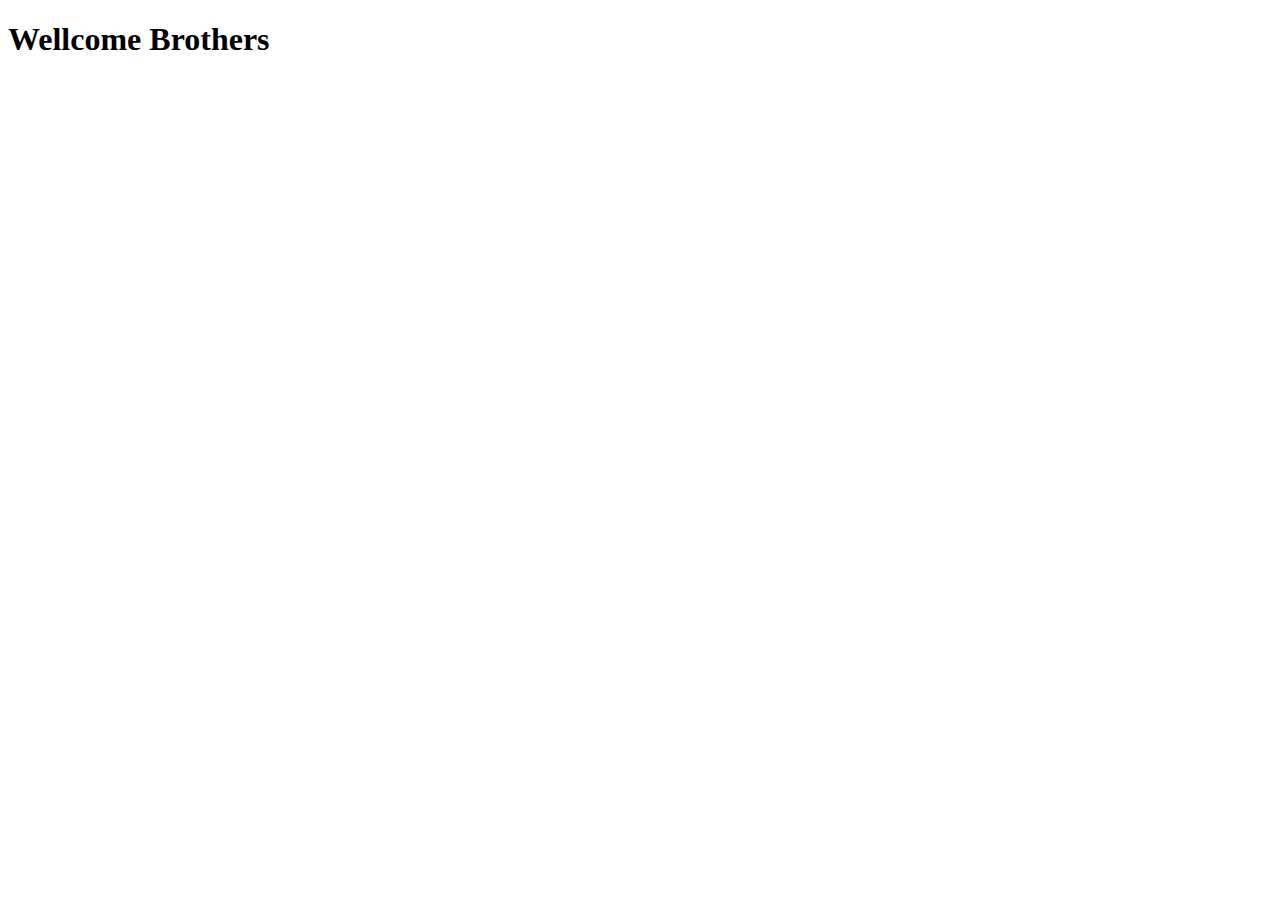
==== index.html @ 39d0e4c5 "assingment" ====
<!DOCTYPE html>
<html lang="en">
<head>
    <meta charset="UTF-8">
    <meta http-equiv="X-UA-Compatible" content="IE=edge">
    <meta name="viewport" content="width=device-width, initial-scale=1.0">
    <title>fist-assingment</title>
    <link rel="stylesheet" href="style.css">
</head>
<body>
    <h1>Wellcome Brothers</h1>
</body>
</html>
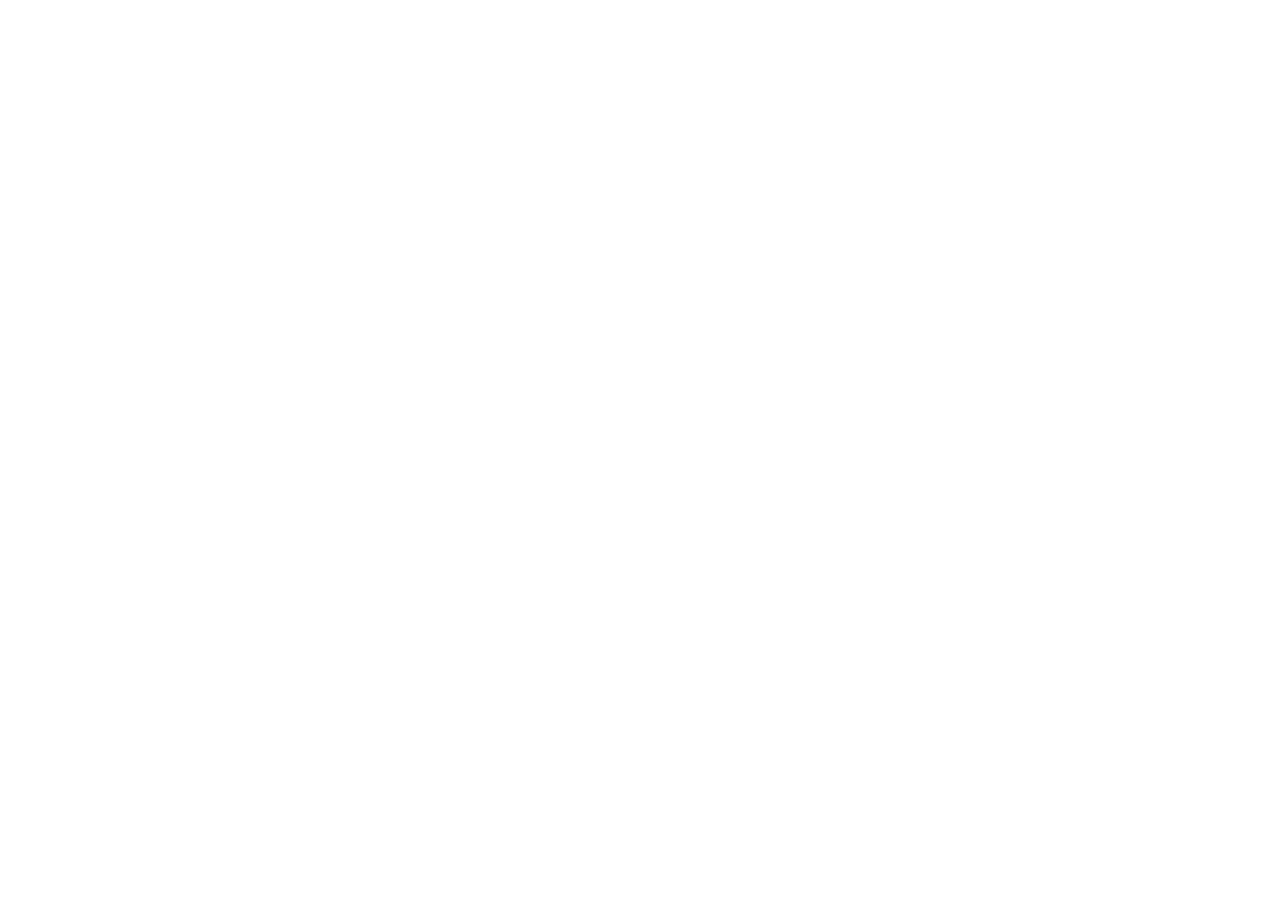
==== commit 33042805: "style-assingment" ====
--- a/index.html
+++ b/index.html
@@ -6,8 +6,12 @@
     <meta name="viewport" content="width=device-width, initial-scale=1.0">
     <title>fist-assingment</title>
     <link rel="stylesheet" href="style.css">
+    <link rel="preconnect" href="https://fonts.googleapis.com">
+    <link rel="preconnect" href="https://fonts.gstatic.com" crossorigin>
+    <link href="https://fonts.googleapis.com/css2?family=Roboto&display=swap" rel="stylesheet">
+    <link rel="shortcut icon" href="images/donation13.jpg" type="image/x-icon">
 </head>
 <body>
-    <h1>Wellcome Brothers</h1>
+   
 </body>
 </html>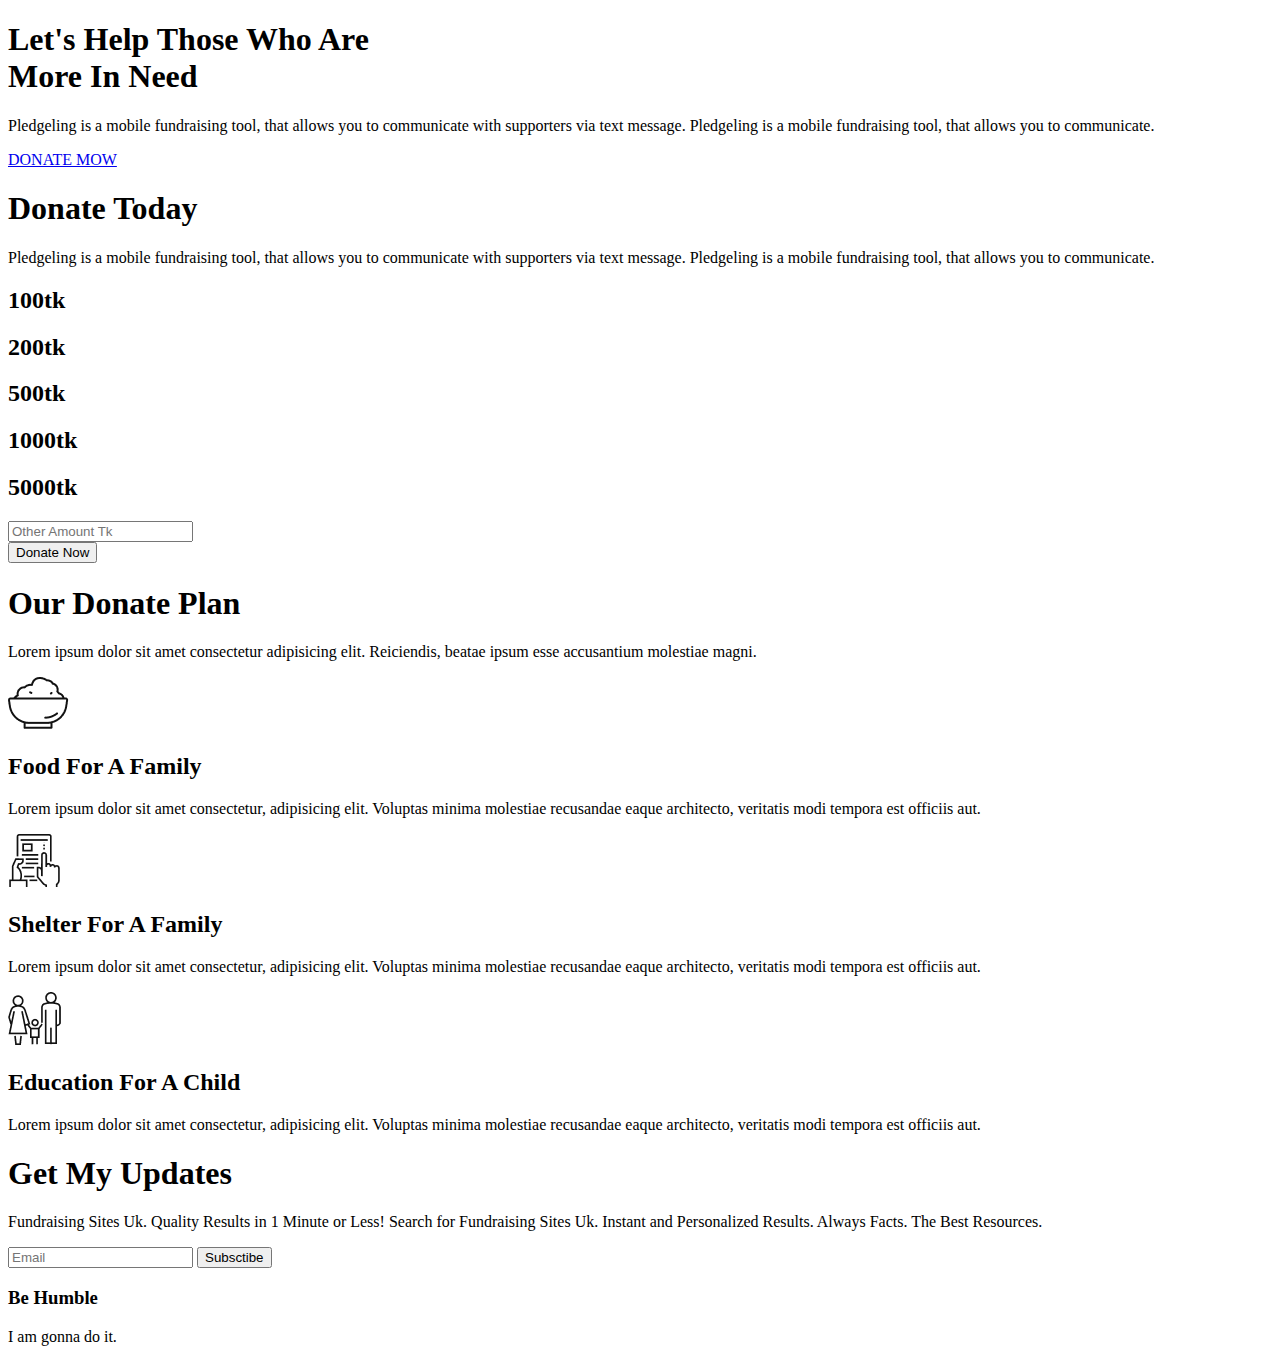
==== commit aa23db17: "h1 added" ====
--- a/index.html
+++ b/index.html
@@ -12,6 +12,97 @@
     <link rel="shortcut icon" href="images/donation13.jpg" type="image/x-icon">
 </head>
 <body>
-   
+    <section class="hero-section">
+        <div>
+            <h1>Let's Help Those Who Are <br> More In Need</h1>
+            <p>Pledgeling is a mobile fundraising tool, that allows you to communicate with supporters via text message.
+                Pledgeling is a mobile fundraising tool, that allows you to communicate.
+            </p>
+            <a class="button" href="https://www.unicef.org/bangladesh/en/contact-us">DONATE MOW</a>
+    
+        </div>
+    </section>
+    <section class="donate-section">
+        <div>
+            <h1>Donate Today</h1>
+            <p>Pledgeling is a mobile fundraising tool, that allows you to communicate with supporters via text message.
+                Pledgeling is a mobile fundraising tool, that allows you to communicate.</p>
+        </div>
+        <div class="flex-container">
+            <div class="width">
+                <h2>100tk</h2>
+            </div>
+            <div id="orange" class="width">
+                <h2>200tk</h2>
+            </div>
+            <div class="width">
+                <h2>500tk</h2>
+            </div>
+            <div class="width">
+                <h2>1000tk</h2>
+            </div>
+            <div class="width">
+                <h2>5000tk</h2>
+            </div>
+        </div>
+        <form action="">
+    
+            <input type="number" placeholder="Other Amount Tk"> <br>
+            <input type="button" value="Donate Now">
+    
+        </form>
+    
+    </section>
+    <section class="donation-plan">
+        <div>
+            <h1>Our Donate Plan</h1>
+            <p>
+                Lorem ipsum dolor sit amet consectetur adipisicing elit. Reiciendis, beatae ipsum esse accusantium
+                molestiae magni.
+            </p>
+        </div>
+        <div class="donation-plan-one">
+            <div id="first" class="food-width">
+                <img src="icons/food.png" alt="">
+                <h2>Food For A Family</h2>
+                <p>Lorem ipsum dolor sit amet consectetur, adipisicing elit. Voluptas minima molestiae recusandae eaque
+                    architecto, veritatis modi tempora est officiis aut.</p>
+            </div>
+            <div id="second" class="food-width">
+                <img src="icons/Frame-1.png" alt="">
+                <h2>Shelter For A Family</h2>
+                <p>Lorem ipsum dolor sit amet consectetur, adipisicing elit. Voluptas minima molestiae recusandae eaque
+                    architecto, veritatis modi tempora est officiis aut.</p>
+            </div>
+            <div id="third" class="food-width">
+                <img src="icons/shelter.png" alt="">
+                <h2>Education For A Child</h2>
+                <p>Lorem ipsum dolor sit amet consectetur, adipisicing elit. Voluptas minima molestiae recusandae eaque
+                    architecto, veritatis modi tempora est officiis aut.</p>
+            </div>
+        </div>
+    </section>
+    <section class="my-updates">
+        <div>
+            <h1>
+                Get My Updates
+            </h1>
+            <p>
+                Fundraising Sites Uk. Quality Results in 1 Minute or Less! Search for Fundraising Sites Uk. Instant and
+                Personalized Results. Always Facts. The Best Resources.
+            </p>
+            <div class="emaill">
+                <form class="" action="">
+                    <input type="email" class="email-one" placeholder="Email">
+                    <button class="subscribe">Subsctibe</button>
+                </form>
+            </div>
+    </section>
+    <section class="final-section">
+        <div>
+            <h3>Be Humble</h3>
+            <p>I am gonna do it.</p>
+        </div>
+    </section>
 </body>
 </html>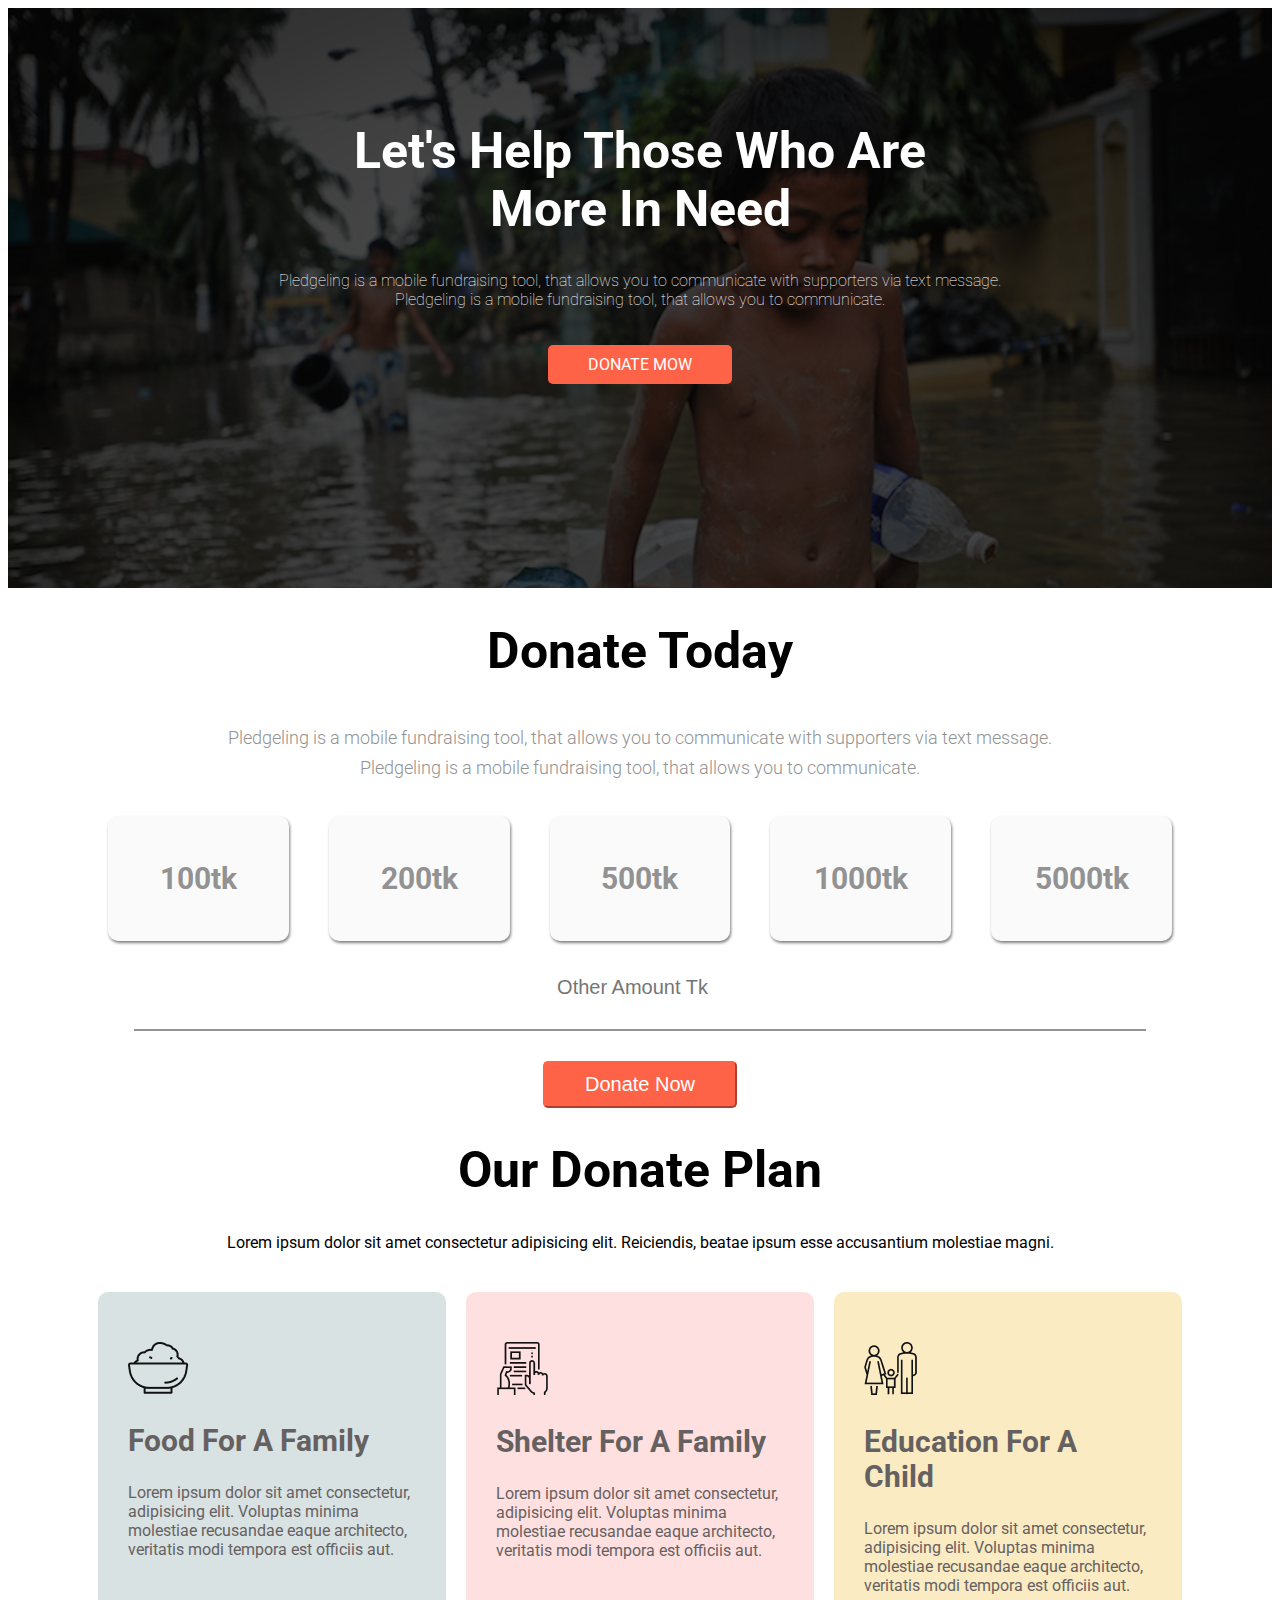
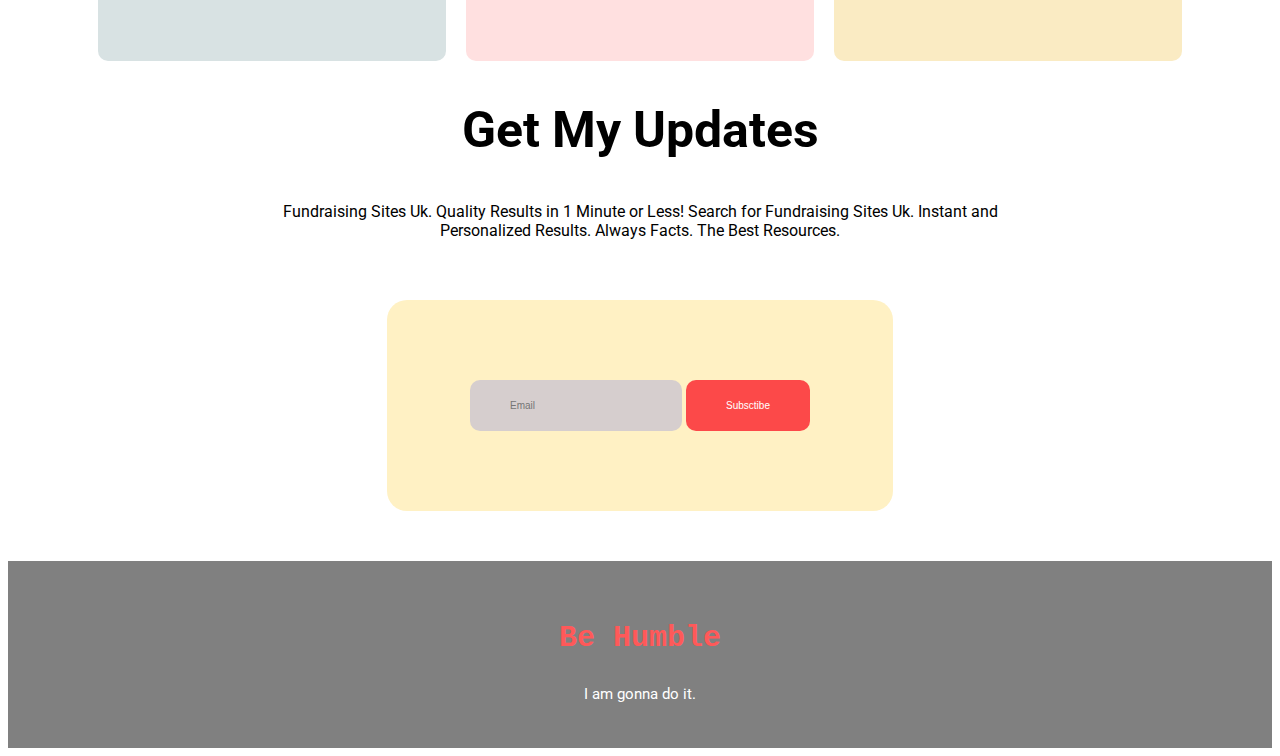
==== commit 4a4c289b: "style added" ====
--- a/index.html
+++ b/index.html
@@ -5,11 +5,11 @@
     <meta http-equiv="X-UA-Compatible" content="IE=edge">
     <meta name="viewport" content="width=device-width, initial-scale=1.0">
     <title>fist-assingment</title>
-    <link rel="stylesheet" href="style.css">
     <link rel="preconnect" href="https://fonts.googleapis.com">
     <link rel="preconnect" href="https://fonts.gstatic.com" crossorigin>
     <link href="https://fonts.googleapis.com/css2?family=Roboto&display=swap" rel="stylesheet">
     <link rel="shortcut icon" href="images/donation13.jpg" type="image/x-icon">
+    <link rel="stylesheet" href="style.css">
 </head>
 <body>
     <section class="hero-section">
--- a/style.css
+++ b/style.css
@@ -0,0 +1,184 @@
+body {
+    font-family: 'Roboto', sans-serif;
+}
+
+h1 {
+    font-size: 50px;
+}
+
+h2 {
+    font-size: 30px;
+}
+
+.hero-section p {
+    font-weight: 100;
+    padding-bottom: 30px;
+}
+
+.hero-section {
+    background-image: url(images/donation9.jpg);
+    box-shadow: inset 0 0 0 2000px rgba(5, 5, 5, 0.74);
+    background-repeat: no-repeat;
+    background-position: center;
+    background-size: cover;
+    background-attachment: fixed;
+    height: 500px;
+    padding-top: 80px;
+    padding-left: 20%;
+    padding-right: 20%;
+    text-align: center;
+    color: white;
+}
+
+.button {
+    background-color: tomato;
+    color: white;
+    text-decoration: none;
+    padding: 10px 40px;
+    border-radius: 5px;
+}
+
+.donate-section {
+    text-align: center;
+}
+
+.donate-section p {
+    color: #929292;
+    font-size: 18px;
+    font-weight: 300;
+    padding: 10px 200px;
+    line-height: 30px;
+}
+
+.flex-container {
+    display: flex;
+    margin-right: 80px;
+    margin-left: 80px;
+}
+
+.width {
+    width: 20%;
+    background-color: #FAFAFA;
+    box-shadow: 1px 2px 3px gray;
+    border-radius: 10px;
+    text-align: center;
+    margin: 5px 20px;
+    padding: 20px;
+    color: #929292;
+}
+
+#orang {
+    border: tomato solid2 px;
+    color: tomato;
+}
+
+input[type=number] {
+    place-content: donate;
+    border: none;
+    border-bottom: 2px solid #929296;
+    padding: 30px 0px;
+    width: 80%;
+    text-align: center;
+    font-size: 20px;
+    color: #929296;
+}
+
+input[type=button] {
+    background-color: tomato;
+    color: white;
+    text-decoration: none;
+    padding: 10px 40px;
+    border-radius: 5px;
+    margin-top: 30px;
+    font-size: 20px;
+    border-color: tomato;
+}
+
+.donation-plan {
+    text-align: center;
+}
+
+.food-width {
+    width: 35%;
+}
+
+.donation-plan-one {
+    display: flex;
+    margin: 40px 80px;
+}
+
+.donation-plan-one {
+    color: #666161;
+}
+
+#first {
+    background-color: #d8e2e3;
+    margin: 0px 10px;
+    padding: 50px 30px;
+    text-align: left;
+    border-radius: 10px;
+}
+
+#second {
+    background-color: #ffe0e0;
+    margin: 0px 10px;
+    padding: 50px 30px;
+    text-align: left;
+    border-radius: 10px;
+}
+
+#third {
+    background-color: #faebc3;
+    margin: 0px 10px;
+    padding: 50px 30px;
+    text-align: left;
+    border-radius: 10px;
+}
+
+.my-updates h1 {
+    text-align: center;
+}
+
+.my-updates p {
+    text-align: center;
+    padding: 10px 250px;
+}
+
+.emaill {
+    background-color: #fff1c4;
+    margin: 50px 30%;
+    padding: 80px 40px;
+    text-align: center;
+    border-radius: 20px;
+}
+
+.subscribe {
+    padding: 20px 40px;
+    background-color: #fc4949;
+    border-width: 0;
+    border-radius: 10px;
+    color: white;
+    font-size: 10px;
+}
+
+.email-one {
+    background-color: #d6cece;
+    padding: 20px 40px;
+    border-width: 0;
+    font-size: 10px;
+    border-radius: 10px;
+}
+
+.final-section {
+    text-align: center;
+    color: white;
+    background-color: gray;
+    padding: 30px;
+    font-size: 15px;
+}
+
+h3 {
+    font-size: 30px;
+    font-family: 'Courier New', Courier, monospace;
+    color: #FF5959;
+}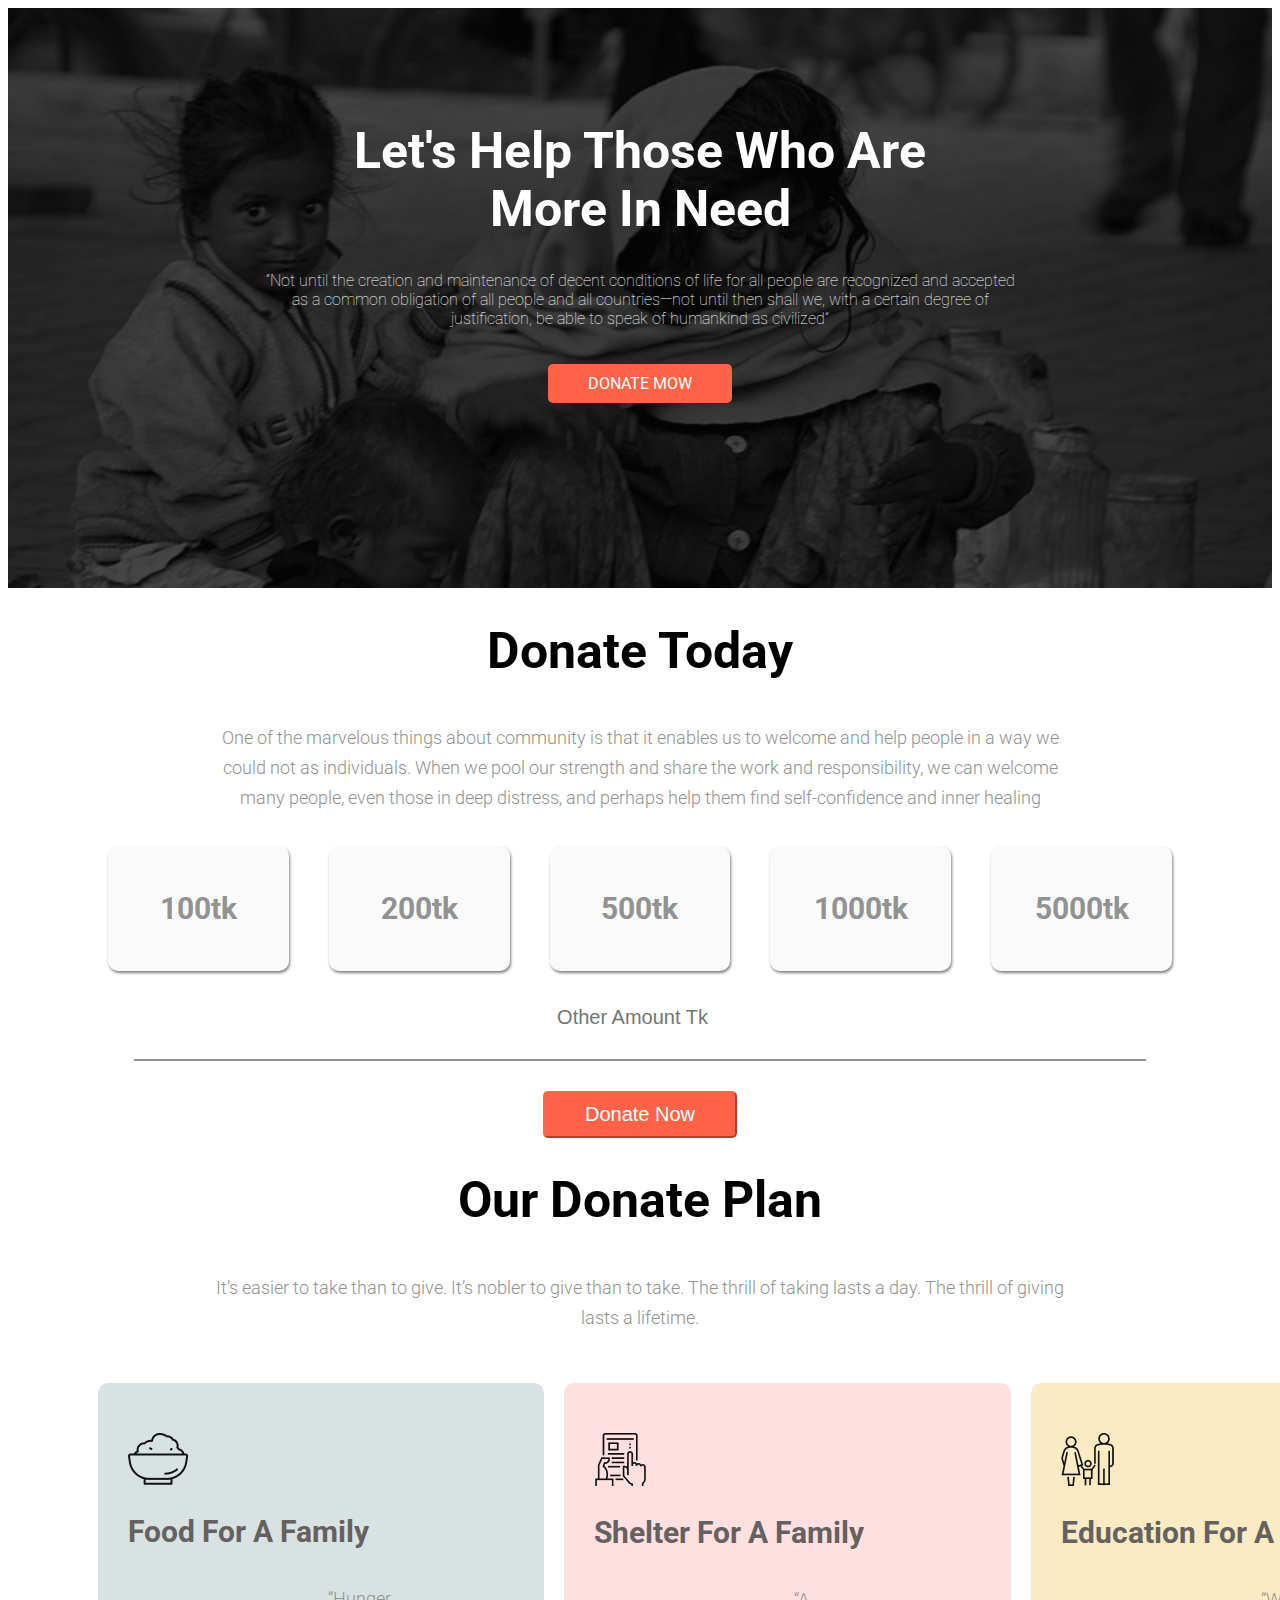
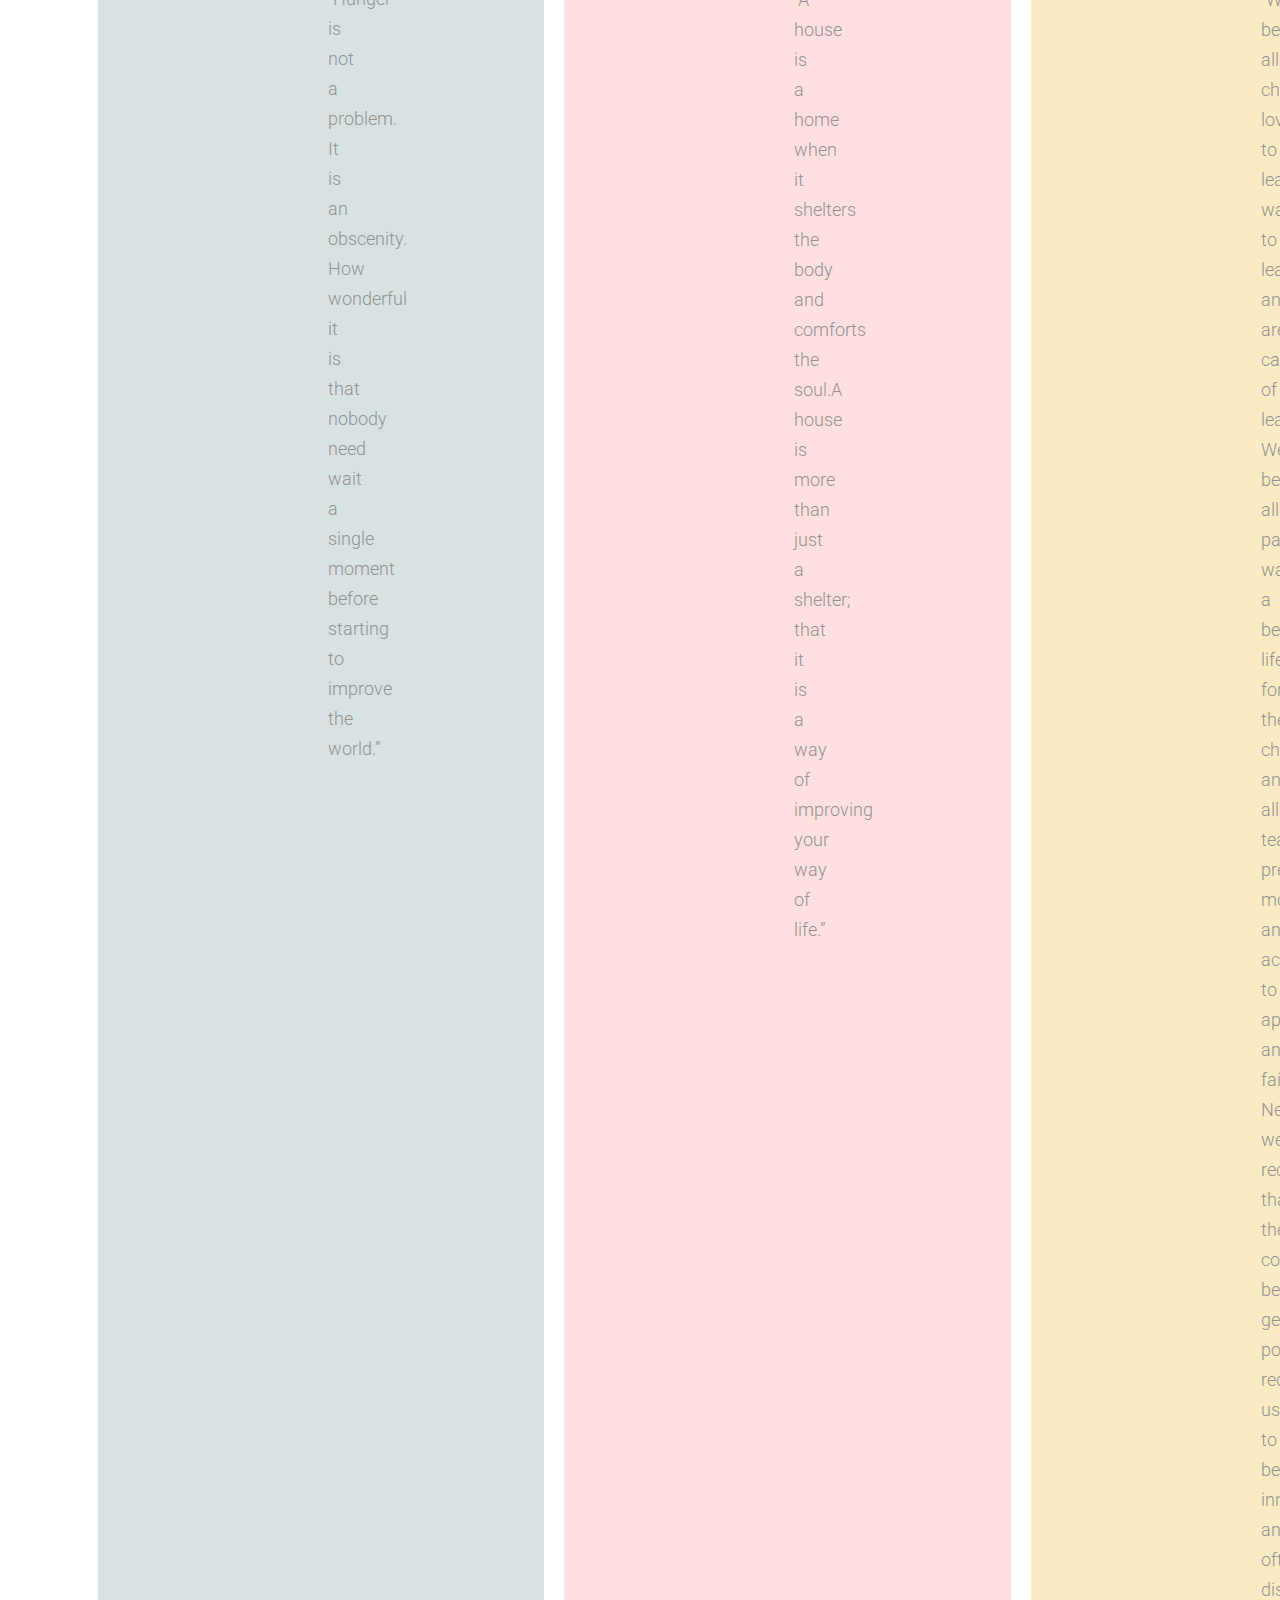
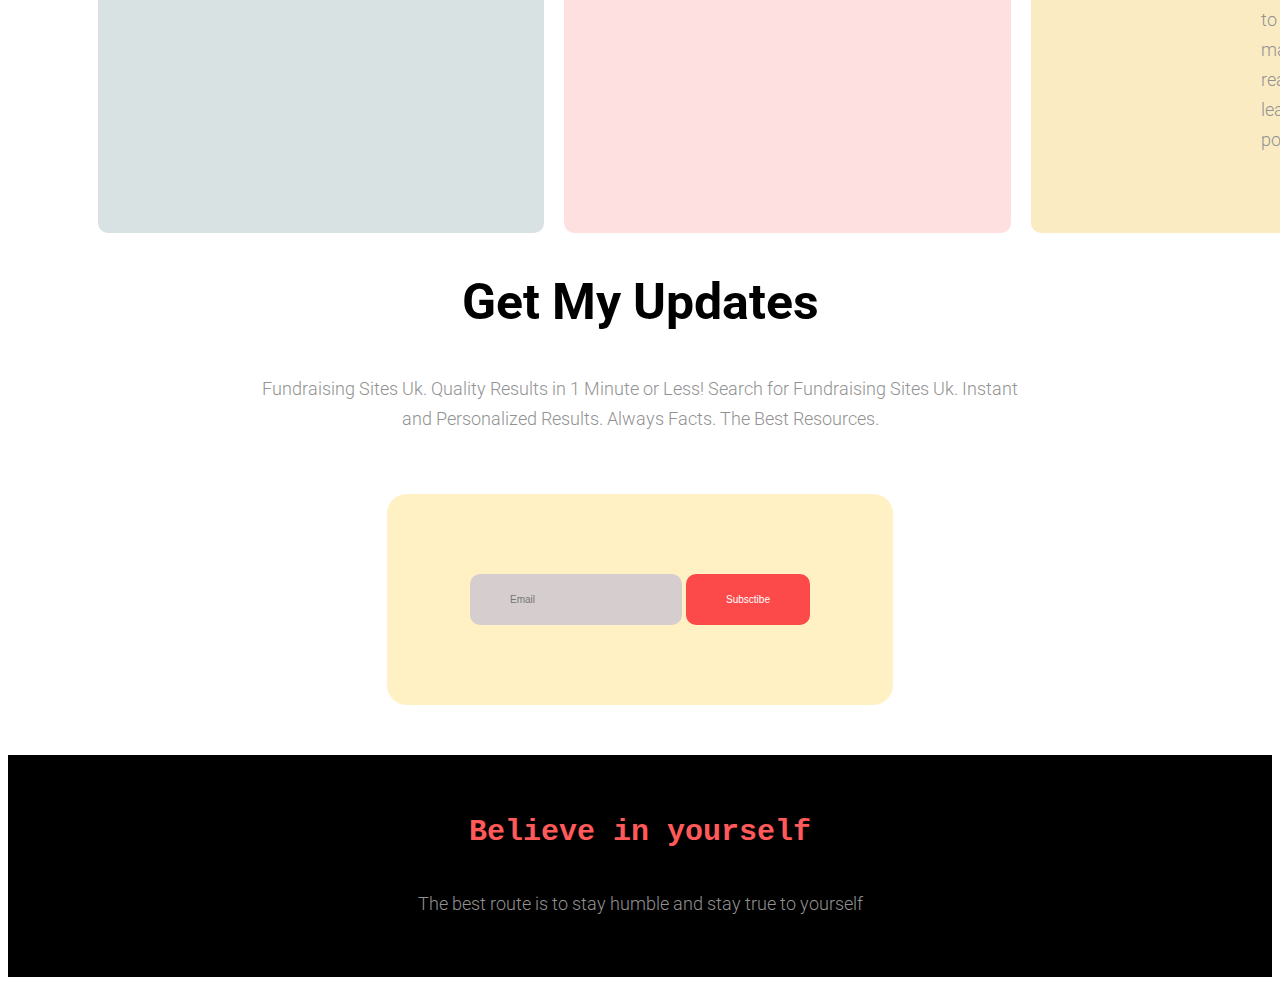
==== commit 1fa60d6c: "donation-planing" ====
--- a/index.html
+++ b/index.html
@@ -15,18 +15,23 @@
     <section class="hero-section">
         <div>
             <h1>Let's Help Those Who Are <br> More In Need</h1>
-            <p>Pledgeling is a mobile fundraising tool, that allows you to communicate with supporters via text message.
-                Pledgeling is a mobile fundraising tool, that allows you to communicate.
-            </p>
-            <a class="button" href="https://www.unicef.org/bangladesh/en/contact-us">DONATE MOW</a>
+             <p>
+                “Not until the creation and maintenance of decent conditions of life for all people are recognized and accepted as a
+                common obligation of all people and all countries—not until then shall we, with a certain degree of justification, be
+                able to speak of humankind as civilized”
+             </p>
+            <a class="button" target="_blank" href="https://www.unicef.org/bangladesh/en/contact-us">DONATE MOW</a>
     
         </div>
     </section>
     <section class="donate-section">
         <div>
             <h1>Donate Today</h1>
-            <p>Pledgeling is a mobile fundraising tool, that allows you to communicate with supporters via text message.
-                Pledgeling is a mobile fundraising tool, that allows you to communicate.</p>
+             <p>
+                One of the marvelous things about community is that it enables us to welcome and help people in a way we could not as
+                individuals. When we pool our strength and share the work and responsibility, we can welcome many people, even those in
+                deep distress, and perhaps help them find self-confidence and inner healing
+             </p>
         </div>
         <div class="flex-container">
             <div class="width">
@@ -52,33 +57,42 @@
     
         </form>
     
-    </section>
+    </sectioon>
     <section class="donation-plan">
         <div>
             <h1>Our Donate Plan</h1>
             <p>
-                Lorem ipsum dolor sit amet consectetur adipisicing elit. Reiciendis, beatae ipsum esse accusantium
-                molestiae magni.
+            It’s easier to take than to give. It’s nobler to give than to take. The thrill of taking lasts a day. The thrill of
+            giving lasts a lifetime.
+
             </p>
         </div>
         <div class="donation-plan-one">
             <div id="first" class="food-width">
                 <img src="icons/food.png" alt="">
                 <h2>Food For A Family</h2>
-                <p>Lorem ipsum dolor sit amet consectetur, adipisicing elit. Voluptas minima molestiae recusandae eaque
-                    architecto, veritatis modi tempora est officiis aut.</p>
+                <p>
+                    “Hunger is not a problem. It is an obscenity. How wonderful it is that nobody need wait a single moment before starting
+                    to improve the world.”
+                </p>
             </div>
             <div id="second" class="food-width">
                 <img src="icons/Frame-1.png" alt="">
                 <h2>Shelter For A Family</h2>
-                <p>Lorem ipsum dolor sit amet consectetur, adipisicing elit. Voluptas minima molestiae recusandae eaque
-                    architecto, veritatis modi tempora est officiis aut.</p>
+                <p>
+                    “A house is a home when it shelters the body and comforts the soul.A house is more than just a shelter; that it is a way
+                    of improving your way of life.”
+                </p>
             </div>
             <div id="third" class="food-width">
                 <img src="icons/shelter.png" alt="">
                 <h2>Education For A Child</h2>
-                <p>Lorem ipsum dolor sit amet consectetur, adipisicing elit. Voluptas minima molestiae recusandae eaque
-                    architecto, veritatis modi tempora est officiis aut.</p>
+                <p>
+                    “We believe all children love to learn, want to learn and are capable of learning. We believe all parents want a better
+                    life for their children and all teachers prefer motivation and achievement to apathy and failure. Nevertheless, we
+                    recognize that the complexities behind generational poverty require us to be innovative and often disruptive to make
+                    real learning possible.”
+                </p>
             </div>
         </div>
     </section>
@@ -100,8 +114,10 @@
     </section>
     <section class="final-section">
         <div>
-            <h3>Be Humble</h3>
-            <p>I am gonna do it.</p>
+            <h3>Believe in yourself</h3>
+            <p>
+                The best route is to stay humble and stay true to yourself
+            </p>
         </div>
     </section>
 </body>
--- a/style.css
+++ b/style.css
@@ -16,7 +16,7 @@
 }
 
 .hero-section {
-    background-image: url(images/donation9.jpg);
+    background-image: url(images/donation3333.jpg.jpg);
     box-shadow: inset 0 0 0 2000px rgba(5, 5, 5, 0.74);
     background-repeat: no-repeat;
     background-position: center;
@@ -172,7 +172,7 @@
 .final-section {
     text-align: center;
     color: white;
-    background-color: gray;
+    background-color: black;
     padding: 30px;
     font-size: 15px;
 }
@@ -181,4 +181,4 @@
     font-size: 30px;
     font-family: 'Courier New', Courier, monospace;
     color: #FF5959;
-}+}
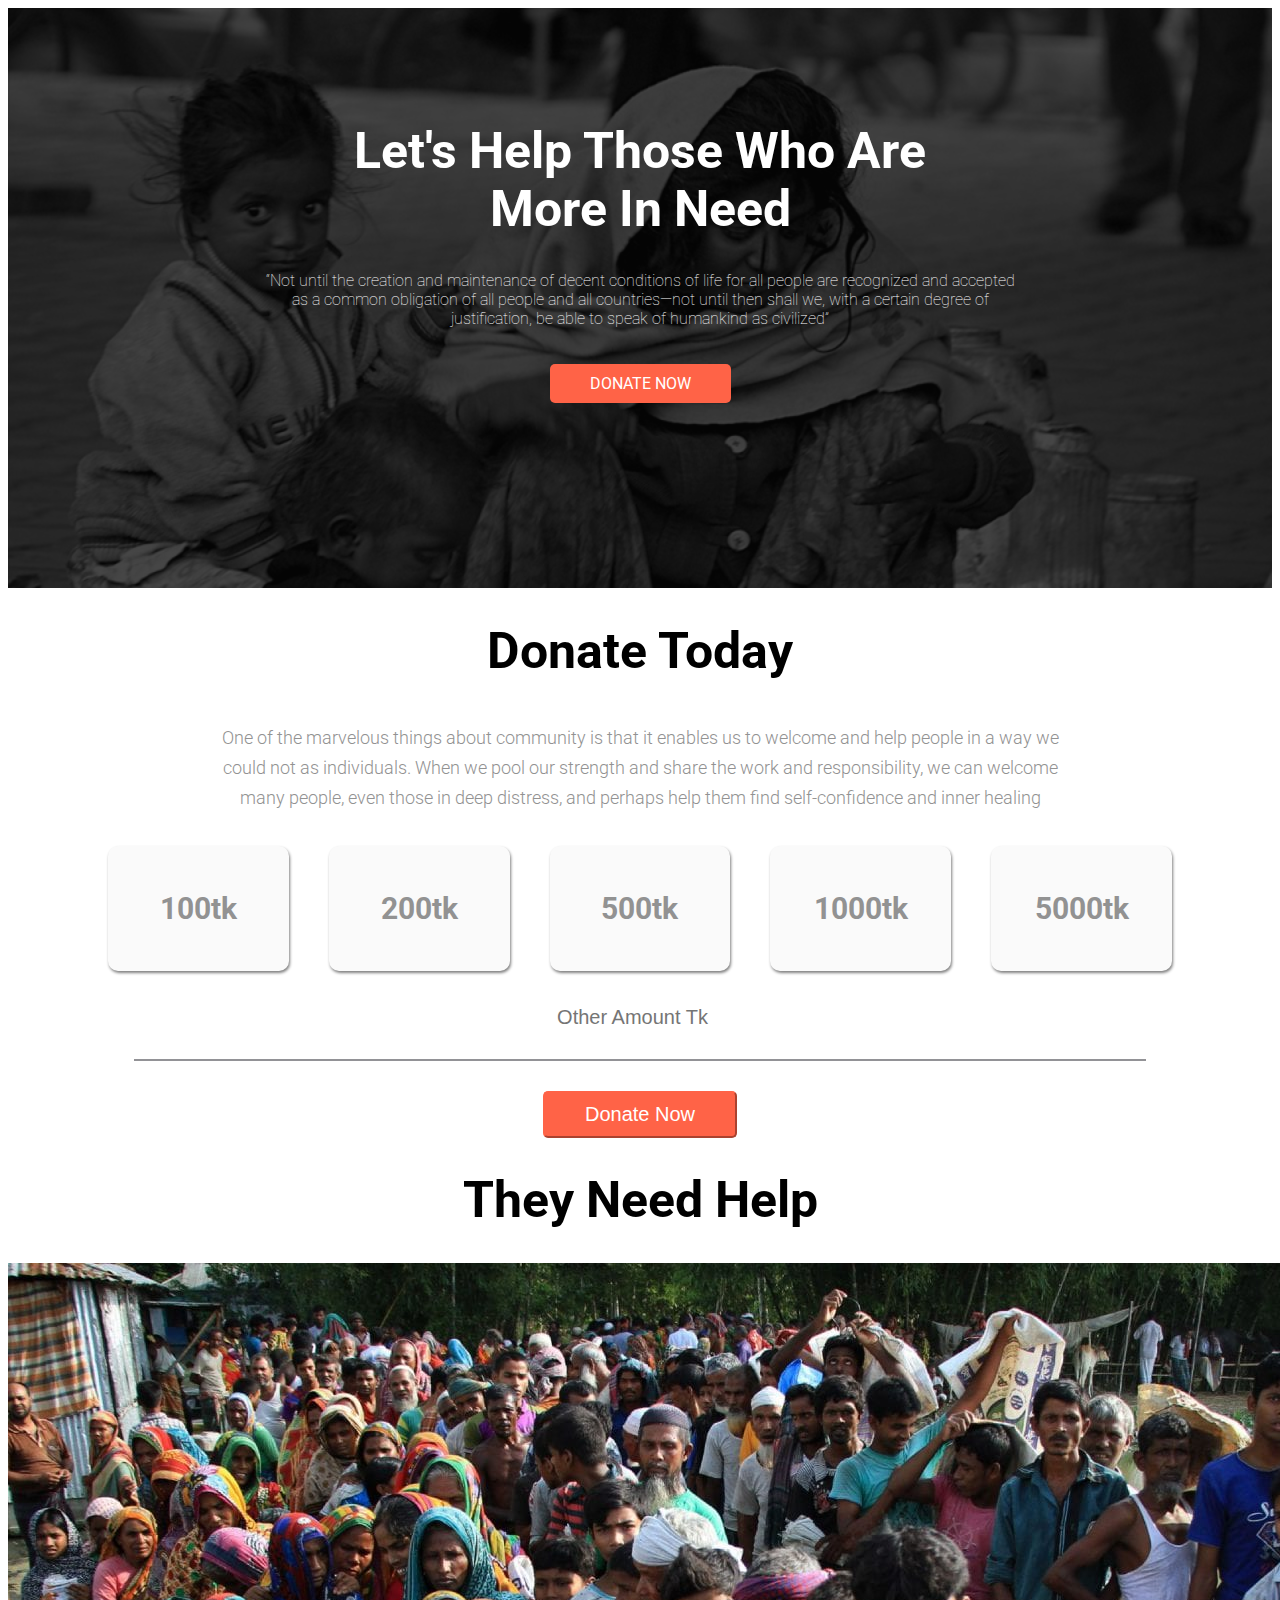
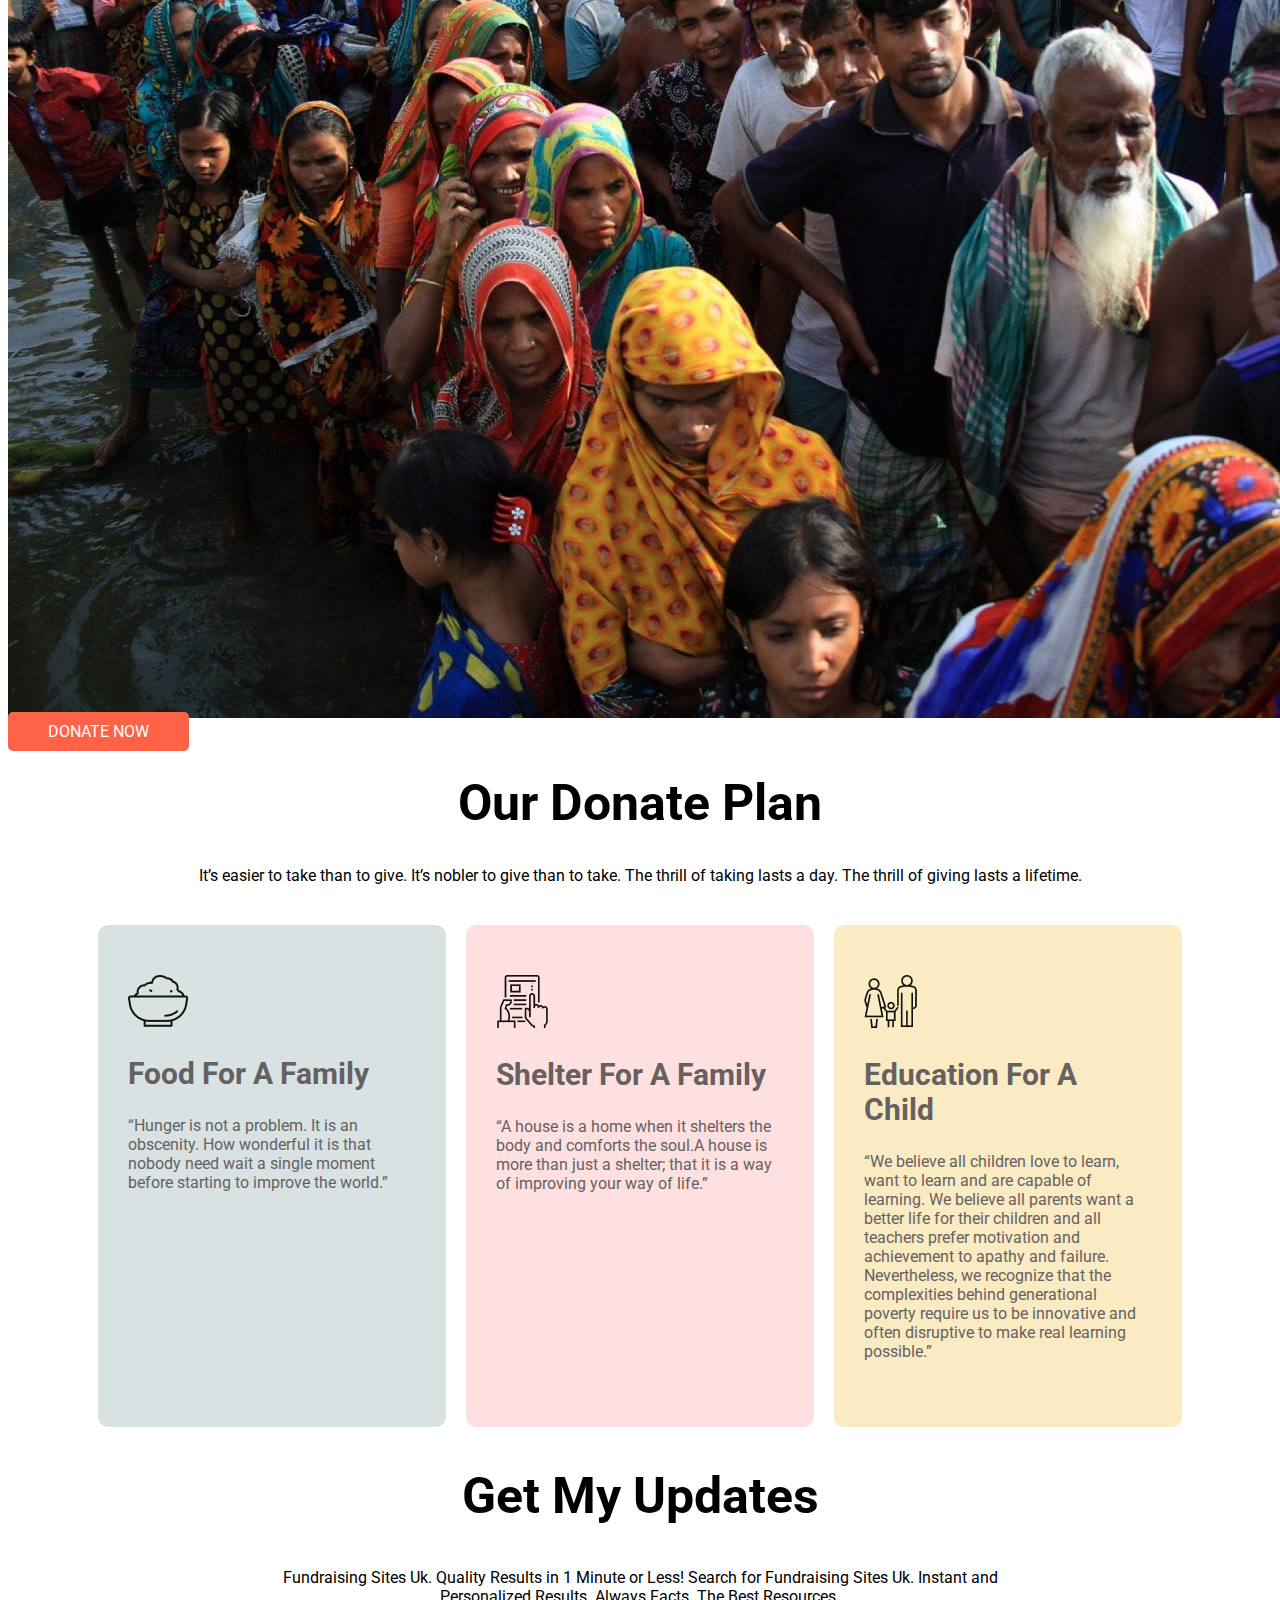
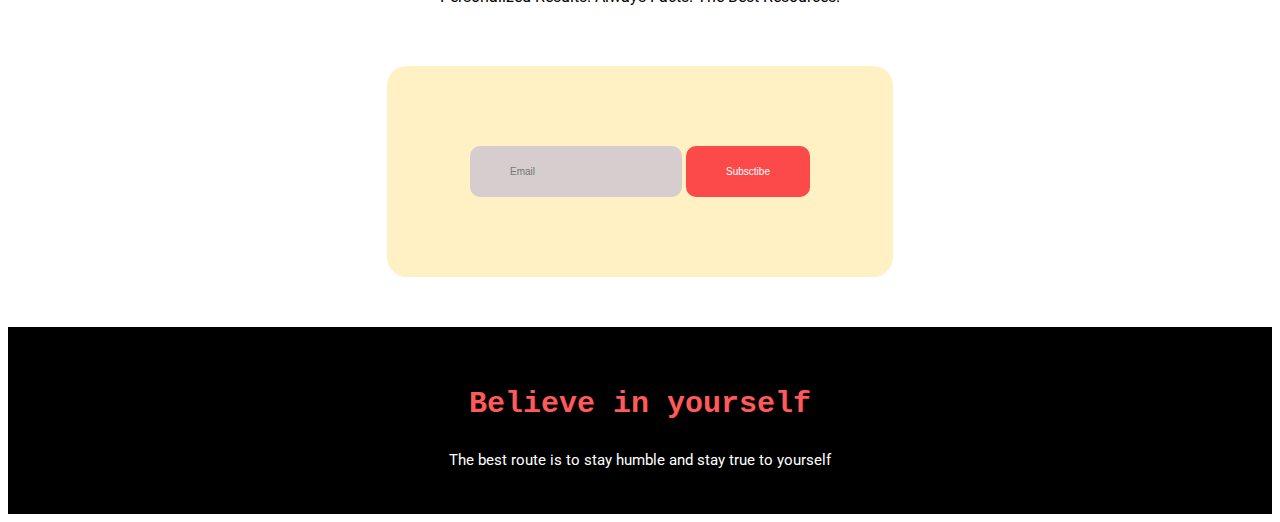
==== commit 5effce30: "all added" ====
--- a/index.html
+++ b/index.html
@@ -20,7 +20,7 @@
                 common obligation of all people and all countries—not until then shall we, with a certain degree of justification, be
                 able to speak of humankind as civilized”
              </p>
-            <a class="button" target="_blank" href="https://www.unicef.org/bangladesh/en/contact-us">DONATE MOW</a>
+            <a class="button" target="_blank" href="https://www.unicef.org/bangladesh/en/contact-us">DONATE NOW</a>
     
         </div>
     </section>
@@ -56,15 +56,18 @@
             <input type="button" value="Donate Now">
     
         </form>
-    
-    </sectioon>
+    </section>
+    <section>
+        <h1 class="help">They Need Help</h1>
+        <img class="help-image" src="images/donation7.jpg" alt="" srcset="">
+        <a class="button-donation" target="_blank" href="https://www.unicef.org/bangladesh/en/contact-us">DONATE NOW</a>
+    </section>
     <section class="donation-plan">
         <div>
             <h1>Our Donate Plan</h1>
             <p>
-            It’s easier to take than to give. It’s nobler to give than to take. The thrill of taking lasts a day. The thrill of
-            giving lasts a lifetime.
-
+                It’s easier to take than to give. It’s nobler to give than to take. The thrill of taking lasts a day. The thrill of
+                giving lasts a lifetime.
             </p>
         </div>
         <div class="donation-plan-one">
--- a/style.css
+++ b/style.css
@@ -182,3 +182,14 @@
     font-family: 'Courier New', Courier, monospace;
     color: #FF5959;
 }
+.help {
+    text-align: center;
+}
+.button-donation{
+    background-color: tomato;
+        color: white;
+        text-decoration: none;
+        padding: 10px 40px;
+        border-radius: 5px;
+        text-align: center;
+}
